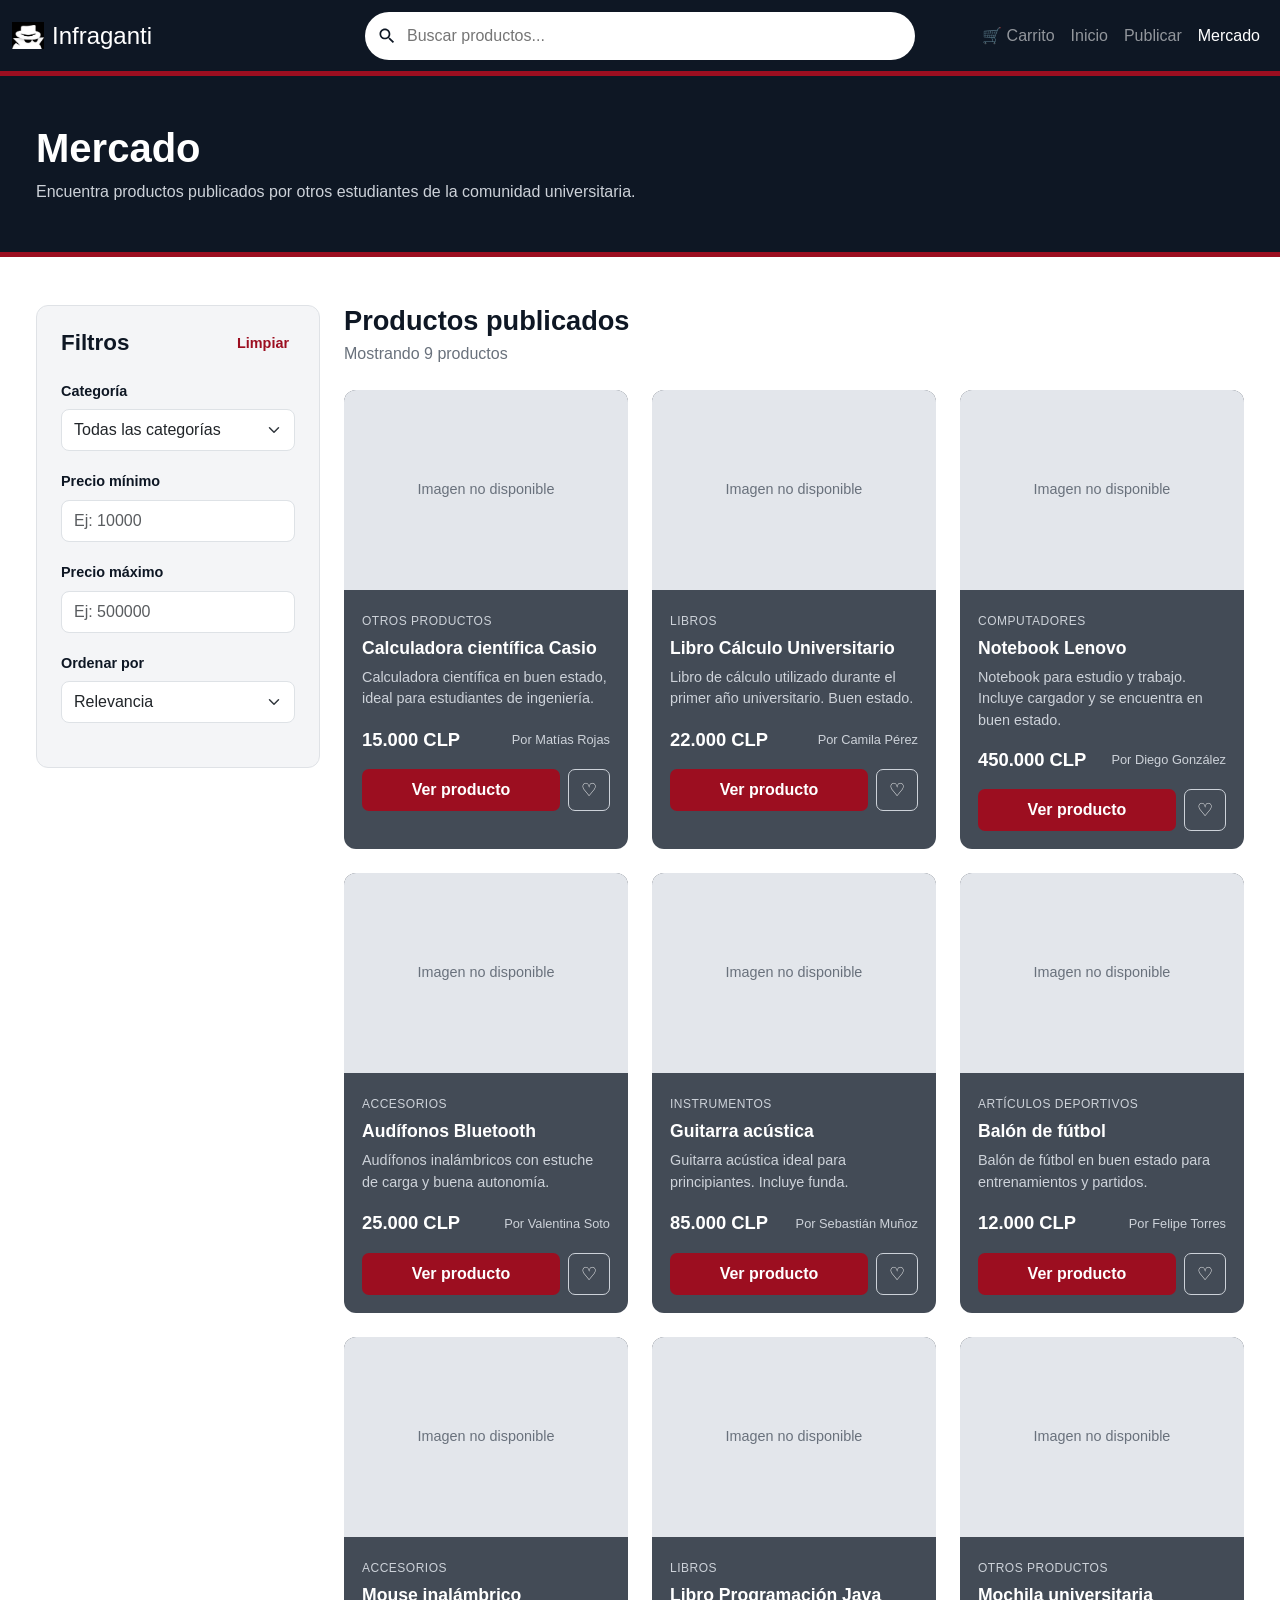
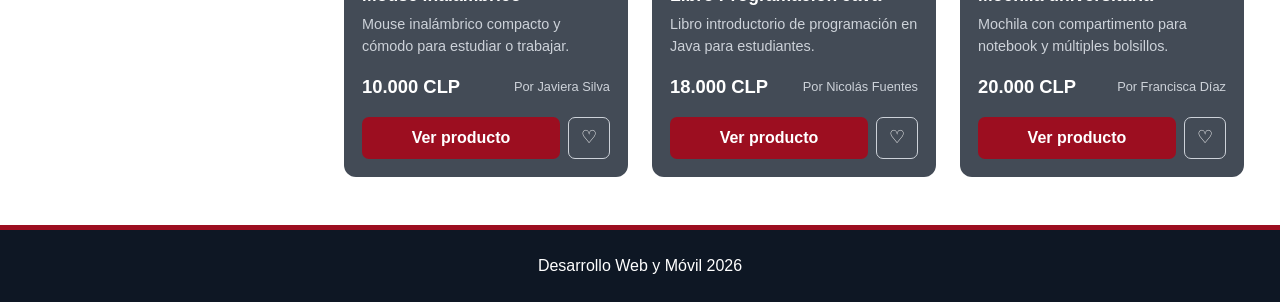
==== mercado.html @ 7e3b7712 "Se crea el apartado de mercado" ====
<!DOCTYPE html>
<html lang="es">

<head>
    <meta charset="UTF-8">
    <meta name="viewport" content="width=device-width, initial-scale=1.0">

    <title>Mercado | Infraganti</title>

    <link rel="icon" type="image/png" href="./assets/icons/icon.png">

    <link href="https://cdn.jsdelivr.net/npm/bootstrap@5.3.8/dist/css/bootstrap.min.css" rel="stylesheet">

    <link rel="stylesheet" href="css/styles.css">
    <link rel="stylesheet" href="css/mercado.css">
</head>

<body>

    <!-- Navegación principal -->
    <header>

        <nav class="navbar navbar-expand-lg navbar-dark header-custom">

            <div class="container-fluid">

                <a class="navbar-brand brand-section" href="index.html">

                    <img
                        src="./assets/icons/icon.png"
                        alt="Logo de Infraganti"
                        class="brand-logo">

                    <span class="brand-text">
                        Infraganti
                    </span>

                </a>


                <button
                    class="navbar-toggler"
                    type="button"
                    data-bs-toggle="collapse"
                    data-bs-target="#menuMercado"
                    aria-controls="menuMercado"
                    aria-expanded="false"
                    aria-label="Abrir menú">

                    <span class="navbar-toggler-icon"></span>

                </button>


                <div
                    class="collapse navbar-collapse"
                    id="menuMercado">


                    <!-- Buscador -->

                    <div class="mercado-buscador">

                        <div class="search-container">

                            <span class="search-icon">

                                <svg
                                    viewBox="0 0 24 24"
                                    width="20"
                                    height="20"
                                    fill="#0e1724">

                                    <path d="M15.5 14h-.79l-.28-.27C15.41 12.59 16 11.11 16 9.5
                                    16 5.91 13.09 3 9.5 3S3 5.91 3 9.5
                                    5.91 16 9.5 16c1.61 0 3.09-.59 4.23-1.57
                                    l.27.28v.79l5 4.99L20.49 19l-4.99-5zm-6
                                    0C7.01 14 5 11.99 5 9.5S7.01 5 9.5 5
                                    14 7.01 14 9.5 11.99 14 9.5 14z"/>

                                </svg>

                            </span>


                            <input
                                type="search"
                                id="buscadorProducto"
                                class="search-input"
                                placeholder="Buscar productos..."
                                aria-label="Buscar productos">

                        </div>

                    </div>


                    <!-- Menú -->

                    <ul class="navbar-nav ms-auto">

                        <li class="nav-item">

                            <button
                                type="button"
                                class="nav-link btn btn-link carrito-nav"
                                data-bs-toggle="modal"
                                data-bs-target="#modalCarrito">

                                🛒 Carrito

                            </button>

                        </li>


                        <li class="nav-item">

                            <a
                                class="nav-link"
                                href="index.html">

                                Inicio

                            </a>

                        </li>


                        <li class="nav-item">

                            <a
                                class="nav-link"
                                href="publicar.html">

                                Publicar

                            </a>

                        </li>


                        <li class="nav-item">

                            <a
                                class="nav-link active"
                                href="mercado.html">

                                Mercado

                            </a>

                        </li>

                    </ul>

                </div>

            </div>

        </nav>

    </header>


    <main>


        <!-- Encabezado del mercado -->

        <section class="mercado-encabezado">

            <div class="container-fluid">

                <h1>
                    Mercado
                </h1>

                <p>
                    Encuentra productos publicados por otros estudiantes
                    de la comunidad universitaria.
                </p>

            </div>

        </section>


        <!-- Catálogo y filtros -->

        <section class="mercado-contenido">

            <div class="container-fluid">

                <div class="row g-4">


                    <!-- Filtros -->

                    <aside class="col-12 col-lg-3">

                        <div class="panel-filtros">

                            <div class="filtros-header">

                                <h2>
                                    Filtros
                                </h2>

                                <button
                                    id="limpiarFiltros"
                                    class="btn-limpiar"
                                    type="button">

                                    Limpiar

                                </button>

                            </div>


                            <div class="filtro-grupo">

                                <label for="filtroCategoria">
                                    Categoría
                                </label>

                                <select
                                    id="filtroCategoria"
                                    class="form-select">

                                    <option value="todas">
                                        Todas las categorías
                                    </option>

                                    <option value="libros">
                                        Libros
                                    </option>

                                    <option value="computadores">
                                        Computadores
                                    </option>

                                    <option value="accesorios">
                                        Accesorios
                                    </option>

                                    <option value="instrumentos">
                                        Instrumentos
                                    </option>

                                    <option value="deportes">
                                        Artículos deportivos
                                    </option>

                                    <option value="otros">
                                        Otros productos
                                    </option>

                                </select>

                            </div>


                            <div class="filtro-grupo">

                                <label for="precioMinimo">
                                    Precio mínimo
                                </label>

                                <input
                                    type="number"
                                    id="precioMinimo"
                                    class="form-control"
                                    min="0"
                                    placeholder="Ej: 10000">

                            </div>


                            <div class="filtro-grupo">

                                <label for="precioMaximo">
                                    Precio máximo
                                </label>

                                <input
                                    type="number"
                                    id="precioMaximo"
                                    class="form-control"
                                    min="0"
                                    placeholder="Ej: 500000">

                            </div>


                            <div class="filtro-grupo">

                                <label for="ordenProductos">
                                    Ordenar por
                                </label>

                                <select
                                    id="ordenProductos"
                                    class="form-select">

                                    <option value="relevancia">
                                        Relevancia
                                    </option>

                                    <option value="menor">
                                        Precio: menor a mayor
                                    </option>

                                    <option value="mayor">
                                        Precio: mayor a menor
                                    </option>

                                    <option value="nombre">
                                        Nombre A-Z
                                    </option>

                                </select>

                            </div>

                        </div>

                    </aside>


                    <!-- Catálogo -->

                    <section
                        class="col-12 col-lg-9"
                        aria-labelledby="tituloProductos">


                        <div class="productos-header">

                            <div>

                                <h2 id="tituloProductos">
                                    Productos publicados
                                </h2>

                                <p id="contadorProductos">
                                    Mostrando productos
                                </p>

                            </div>

                        </div>


                        <!-- Mensaje cuando no existen productos -->

                        <div
                            id="mensajeSinProductos"
                            class="mensaje-sin-productos"
                            hidden>

                            <h3>
                                No encontramos productos
                            </h3>

                            <p>
                                Intenta cambiar la búsqueda o los filtros.
                            </p>

                        </div>


                        <!-- Productos generados por JavaScript -->

                        <div
                            id="catalogoProductos"
                            class="row g-4">

                        </div>

                    </section>

                </div>

            </div>

        </section>

    </main>


    <!-- =========================================
         MODAL DETALLE DEL PRODUCTO
         ========================================= -->

    <div
        class="modal fade"
        id="modalProducto"
        tabindex="-1"
        aria-labelledby="tituloModalProducto"
        aria-hidden="true">

        <div class="modal-dialog modal-lg modal-dialog-centered">

            <div class="modal-content modal-producto">

                <div class="modal-header">

                    <h2
                        class="modal-title"
                        id="tituloModalProducto">

                        Producto

                    </h2>


                    <button
                        type="button"
                        class="btn-close"
                        data-bs-dismiss="modal"
                        aria-label="Cerrar">

                    </button>

                </div>


                <div
                    class="modal-body"
                    id="detalleProducto">

                </div>

            </div>

        </div>

    </div>


    <!-- =========================================
         MODAL CARRITO
         ========================================= -->

    <div
        class="modal fade"
        id="modalCarrito"
        tabindex="-1"
        aria-labelledby="tituloCarrito"
        aria-hidden="true">

        <div class="modal-dialog modal-dialog-centered">

            <div class="modal-content modal-producto">

                <div class="modal-header">

                    <h2
                        class="modal-title"
                        id="tituloCarrito">

                        Carrito de compra

                    </h2>


                    <button
                        type="button"
                        class="btn-close"
                        data-bs-dismiss="modal"
                        aria-label="Cerrar">

                    </button>

                </div>


                <div class="modal-body">

                    <div id="contenidoCarrito">

                    </div>

                </div>

            </div>

        </div>

    </div>


    <!-- Footer -->

    <footer class="site-footer">

        <p>
            Desarrollo Web y Móvil 2026
        </p>

    </footer>


    <!-- Bootstrap -->

    <script src="https://cdn.jsdelivr.net/npm/bootstrap@5.3.8/dist/js/bootstrap.bundle.min.js"></script>

    <!-- JavaScript del mercado -->

    <script src="js/mercado.js"></script>

</body>

</html>
---- css/styles.css ----
:root {
    --bg-dark: #0e1724;
    --color-acento: #9c0e20;
    --text-white: #ffffff;
    --gris-tarjeta: #434b56;
    --gris-imagen: #e3e6eb;
}
 
body {
    font-family: Arial, sans-serif;
    margin: 0;
    padding: 0;
    background-color: var(--text-white);
}
 
.header-custom {
    background-color: var(--bg-dark);
    min-height: 76px;
    position: sticky;
    top: 0;
    z-index: 1000;
    border-bottom: 5px solid var(--color-acento);
}
 
.brand-section {
    display: flex;
    align-items: center;
}
 
.brand-logo {
    width: 32px;
    height: 32px;
    object-fit: contain;
    margin-right: 8px;
}
 
.brand-text {
    font-size: 1.5rem;
    color: var(--text-white);
}
 
#menuPrincipal {
    flex-grow: 1;
    align-items: center;
    justify-content: flex-end;
}
 
.navbar-nav {
    align-items: center;
}
 
.navbar-nav .nav-item {
    display: flex;
    align-items: center;
    line-height: 1;
}
 
.navbar-nav .nav-link {
    padding-top: 0;
    padding-bottom: 0;
}
 
.search-section {
    width: 100%;
    margin-top: 12px;
    margin-bottom: 12px;
}
 
.search-container {
    display: flex;
    align-items: center;
    background-color: var(--text-white);
    height: 48px;
    border-radius: 50px;
    padding-left: 12px;
}
 
.search-icon {
    display: flex;
    align-items: center;
    margin-right: 8px;
}
 
.search-input {
    flex-grow: 1;
    height: 100%;
    border: none;
    outline: none;
    background-color: transparent;
    color: var(--bg-dark);
    padding-right: 16px;
}

 
.hero-image {
    position: relative;
    width: 100%;
    overflow: hidden;
}
 
.hero-img {
    display: block;
    width: 100%;
    height: auto;
}
 
.hero-content {
    position: absolute;
    top: 50%;
    left: 50%;
    transform: translate(-50%, -50%);
    max-width: 420px;
    width: 85%;
    background-color: rgba(14, 23, 36, 0.9);
    border-top: 4px solid var(--color-acento);
    border-radius: 12px;
    padding: 32px 28px;
    text-align: center;
    color: var(--text-white);
    box-shadow: 0 16px 40px rgba(0, 0, 0, 0.45);
}

 
.site-footer {
    background-color: var(--bg-dark);
    border-top: 5px solid var(--color-acento);
    padding: 24px;
    text-align: center;
    color: var(--text-white);
}
 
.site-footer p {
    margin: 0;
}
 
@media (min-width: 992px) {
    .search-section {
        position: absolute;
        left: 50%;
        top: 50%;
        transform: translate(-50%, -50%);
        width: 722px;
        margin: 0;
    }
}
 
@media (max-width: 576px) {
    .hero-content {
        max-width: 300px;
        width: 88%;
        padding: 22px 18px;
    }
}

.destacados {
    padding: 48px 24px;
}

.destacados-titulo {
    font-size: 2.5rem;
    font-weight: bold;
    color: var(--bg-dark);
    margin: 0 0 32px 0;
}

.tarjeta {
    flex: 0 0 auto;
    width: 350px;
    border-radius: 12px;
    overflow: hidden;
}

.tarjeta-imagen {
    height: 195px;
    background-color: var(--gris-imagen);
}

.tarjeta-cuerpo {
    background-color: var(--gris-tarjeta);
    color: var(--text-white);
    padding: 16px 18px;
}

.tarjeta-nombre {
    font-size: 1rem;
    margin: 0 0 8px 0;
}

.tarjeta-texto {
    font-size: 0.9rem;
    color: #cdd2d9;
    margin: 0 0 14px 0;
}

.tarjeta-pie {
    display: flex;
    justify-content: space-between;
    align-items: center;
}

.tarjeta-precio {
    font-size: 1.15rem;
    font-weight: bold;
}

.tarjeta-usuario {
    font-size: 0.85rem;
    color: #cdd2d9;
}

.fila-categoria {
    margin-bottom: 40px;
}

.fila-titulo {
    display: flex;
    justify-content: space-between;
    align-items: center;
    margin-bottom: 12px;
}

.fila-titulo h3 {
    font-size: 1.15rem;
    color: var(--bg-dark);
    margin: 0;
}

.enlace-mercado {
    color: var(--color-acento);
    text-decoration: none;
    font-size: 0.95rem;
}
 
.enlace-mercado:hover {
    text-decoration: underline;
}
 
.carrusel {
    display: flex;
    gap: 16px;
    overflow-x: auto;
    padding-bottom: 12px;
    scroll-snap-type: x mandatory;
}
 
.carrusel::-webkit-scrollbar {
    height: 10px;
}
 
.carrusel::-webkit-scrollbar-track {
    background-color: var(--gris-imagen);
    border-radius: 5px;
}
 
.carrusel::-webkit-scrollbar-thumb {
    background-color: var(--gris-tarjeta);
    border-radius: 5px;
}
 
.tarjeta {
    flex: 0 0 auto;
    width: 350px;
    border-radius: 12px;
    overflow: hidden;
    scroll-snap-align: start;
}
 
.tarjeta-imagen {
    height: 195px;
    background-color: var(--gris-imagen);
}
 
.tarjeta-cuerpo {
    background-color: var(--gris-tarjeta);
    color: var(--text-white);
    padding: 16px 18px;
}
 
.tarjeta-nombre {
    font-size: 1rem;
    margin: 0 0 8px 0;
}
 
.tarjeta-texto {
    font-size: 0.9rem;
    color: #cdd2d9;
    margin: 0 0 14px 0;
}
 
.tarjeta-pie {
    display: flex;
    justify-content: space-between;
    align-items: center;
}
 
.tarjeta-precio {
    font-size: 1.15rem;
    font-weight: bold;
}
 
.tarjeta-usuario {
    font-size: 0.85rem;
    color: #cdd2d9;
}
 
.tarjeta:hover {
    transform: translateY(-4px);
    transition: 0.2s;
}
 
@media (max-width: 576px) {
    .destacados {
        padding: 32px 16px;
    }
 
    .destacados-titulo {
        font-size: 1.8rem;
    }
 
    .tarjeta {
        width: 78%;
        max-width: 300px;
    }
 
    .tarjeta-imagen {
        height: 150px;
    }
}
---- css/mercado.css ----
/* =========================================
   MERCADO - ESTILOS PROPIOS
   ========================================= */


/* Encabezado */

.mercado-encabezado {

    background-color: var(--bg-dark);

    color: var(--text-white);

    padding: 48px 24px;

    border-bottom: 5px solid var(--color-acento);

}


.mercado-encabezado h1 {

    margin: 0 0 8px 0;

    font-size: 2.5rem;

    font-weight: bold;

}


.mercado-encabezado p {

    margin: 0;

    color: #cdd2d9;

    font-size: 1rem;

}


/* Buscador */

.mercado-buscador {

    width: 100%;

    margin: 12px 0;

}


/* Contenido */

.mercado-contenido {

    padding: 48px 24px;

    background-color: var(--text-white);

}


/* Filtros */

.panel-filtros {

    background-color: #f4f5f7;

    border-radius: 12px;

    padding: 24px;

    position: sticky;

    top: 100px;

    border: 1px solid #dfe2e6;

}


.filtros-header {

    display: flex;

    justify-content: space-between;

    align-items: center;

    margin-bottom: 24px;

}


.filtros-header h2 {

    margin: 0;

    color: var(--bg-dark);

    font-size: 1.4rem;

    font-weight: bold;

}


.btn-limpiar {

    border: none;

    background: transparent;

    color: var(--color-acento);

    font-size: 0.9rem;

    font-weight: bold;

}


.btn-limpiar:hover {

    text-decoration: underline;

}


.filtro-grupo {

    margin-bottom: 20px;

}


.filtro-grupo label {

    display: block;

    margin-bottom: 7px;

    color: var(--bg-dark);

    font-weight: bold;

    font-size: 0.9rem;

}


.filtro-grupo .form-control,
.filtro-grupo .form-select {

    border-radius: 8px;

    min-height: 42px;

}


.filtro-grupo .form-control:focus,
.filtro-grupo .form-select:focus {

    border-color: var(--color-acento);

    box-shadow: 0 0 0 0.2rem rgba(156, 14, 32, 0.15);

}


/* Encabezado productos */

.productos-header {

    display: flex;

    justify-content: space-between;

    align-items: center;

    margin-bottom: 24px;

}


.productos-header h2 {

    margin: 0 0 4px 0;

    color: var(--bg-dark);

    font-size: 1.7rem;

    font-weight: bold;

}


.productos-header p {

    margin: 0;

    color: #69717c;

}


/* =========================================
   TARJETAS
   ========================================= */

.producto-card {

    height: 100%;

    background-color: var(--gris-tarjeta);

    border-radius: 12px;

    overflow: hidden;

    color: var(--text-white);

    transition: transform 0.2s, box-shadow 0.2s;

    border: none;

}


.producto-card:hover {

    transform: translateY(-4px);

    box-shadow: 0 12px 25px rgba(0, 0, 0, 0.18);

}


/* Imagen */

.producto-imagen {

    height: 200px;

    background-color: var(--gris-imagen);

    display: flex;

    justify-content: center;

    align-items: center;

    overflow: hidden;

}


.producto-imagen img {

    width: 100%;

    height: 100%;

    object-fit: cover;

}


.imagen-no-disponible {

    color: #69717c;

    font-size: 0.9rem;

}


/* Contenido */

.producto-contenido {

    padding: 18px;

}


.producto-categoria {

    display: inline-block;

    margin-bottom: 8px;

    color: #cdd2d9;

    font-size: 0.75rem;

    text-transform: uppercase;

    letter-spacing: 0.5px;

}


.producto-nombre {

    margin: 0 0 8px 0;

    font-size: 1.1rem;

    font-weight: bold;

}


.producto-descripcion {

    min-height: 45px;

    margin: 0 0 14px 0;

    color: #cdd2d9;

    font-size: 0.9rem;

}


.producto-pie {

    display: flex;

    justify-content: space-between;

    align-items: center;

    gap: 10px;

}


.producto-precio {

    font-size: 1.15rem;

    font-weight: bold;

}


.producto-usuario {

    color: #cdd2d9;

    font-size: 0.8rem;

}


/* =========================================
   BOTONES
   ========================================= */

.producto-acciones {

    display: flex;

    gap: 8px;

    margin-top: 16px;

}


.btn-ver-producto {

    flex: 1;

    border: none;

    border-radius: 7px;

    padding: 9px;

    background-color: var(--color-acento);

    color: var(--text-white);

    font-weight: bold;

}


.btn-ver-producto:hover {

    background-color: #7f0b1a;

}


.btn-favorito {

    width: 42px;

    border: 1px solid #cdd2d9;

    border-radius: 7px;

    background-color: transparent;

    color: var(--text-white);

    font-size: 1.1rem;

}


.btn-favorito:hover,
.btn-favorito.activo {

    background-color: var(--color-acento);

    border-color: var(--color-acento);

}


/* =========================================
   MENSAJE SIN PRODUCTOS
   ========================================= */

.mensaje-sin-productos {

    padding: 50px 20px;

    text-align: center;

    background-color: #f4f5f7;

    border-radius: 12px;

}


.mensaje-sin-productos h3 {

    color: var(--bg-dark);

    font-size: 1.3rem;

}


.mensaje-sin-productos p {

    color: #69717c;

    margin: 0;

}


/* =========================================
   MODAL
   ========================================= */

.modal-producto {

    border-radius: 12px;

    overflow: hidden;

}


.modal-producto .modal-header {

    background-color: var(--bg-dark);

    color: var(--text-white);

    border-bottom: 5px solid var(--color-acento);

}


.modal-producto .btn-close {

    filter: invert(1);

}


/* Imagen del detalle */

.detalle-imagen {

    height: 300px;

    background-color: var(--gris-imagen);

    border-radius: 10px;

    display: flex;

    align-items: center;

    justify-content: center;

    overflow: hidden;

}


.detalle-imagen img {

    width: 100%;

    height: 100%;

    object-fit: cover;

}


/* Información */

.detalle-categoria {

    color: var(--color-acento);

    font-size: 0.85rem;

    font-weight: bold;

    text-transform: uppercase;

}


.detalle-nombre {

    color: var(--bg-dark);

    font-size: 1.8rem;

    font-weight: bold;

    margin: 8px 0;

}


.detalle-precio {

    color: var(--color-acento);

    font-size: 1.5rem;

    font-weight: bold;

    margin-bottom: 16px;

}


.detalle-descripcion {

    color: #4f5660;

    line-height: 1.6;

}


/* Vendedor */

.detalle-vendedor {

    margin-top: 20px;

    padding: 16px;

    background-color: #f4f5f7;

    border-radius: 8px;

}


.detalle-vendedor h3 {

    font-size: 1rem;

    color: var(--bg-dark);

    margin-bottom: 8px;

}


.detalle-vendedor p {

    margin: 3px 0;

    color: #4f5660;

}


/* =========================================
   CARRITO
   ========================================= */

.carrito-producto {

    display: flex;

    justify-content: space-between;

    align-items: center;

    gap: 15px;

    padding: 14px 0;

    border-bottom: 1px solid #dee2e6;

}


.carrito-producto:last-child {

    border-bottom: none;

}


.carrito-nombre {

    color: var(--bg-dark);

    font-weight: bold;

}


.carrito-precio {

    color: var(--color-acento);

    font-weight: bold;

}


.carrito-total {

    margin-top: 20px;

    padding-top: 15px;

    border-top: 2px solid var(--bg-dark);

    display: flex;

    justify-content: space-between;

    font-size: 1.2rem;

    font-weight: bold;

}


/* Botón carrito */

.carrito-nav {

    text-decoration: none !important;

}


/* =========================================
   NAVBAR EN COMPUTADOR
   ========================================= */

@media (min-width: 992px) {

    .mercado-buscador {

        position: absolute;

        left: 50%;

        top: 50%;

        transform: translate(-50%, -50%);

        width: 550px;

        margin: 0;

    }

}


/* =========================================
   RESPONSIVE
   ========================================= */

@media (max-width: 991px) {

    .panel-filtros {

        position: static;

    }


    .mercado-encabezado {

        padding: 36px 20px;

    }


    .mercado-encabezado h1 {

        font-size: 2rem;

    }

}


@media (max-width: 576px) {

    .mercado-contenido {

        padding: 32px 16px;

    }


    .mercado-encabezado {

        padding: 32px 16px;

    }


    .mercado-encabezado h1 {

        font-size: 1.8rem;

    }


    .productos-header h2 {

        font-size: 1.4rem;

    }


    .producto-imagen {

        height: 180px;

    }


    .detalle-imagen {

        height: 220px;

    }

}
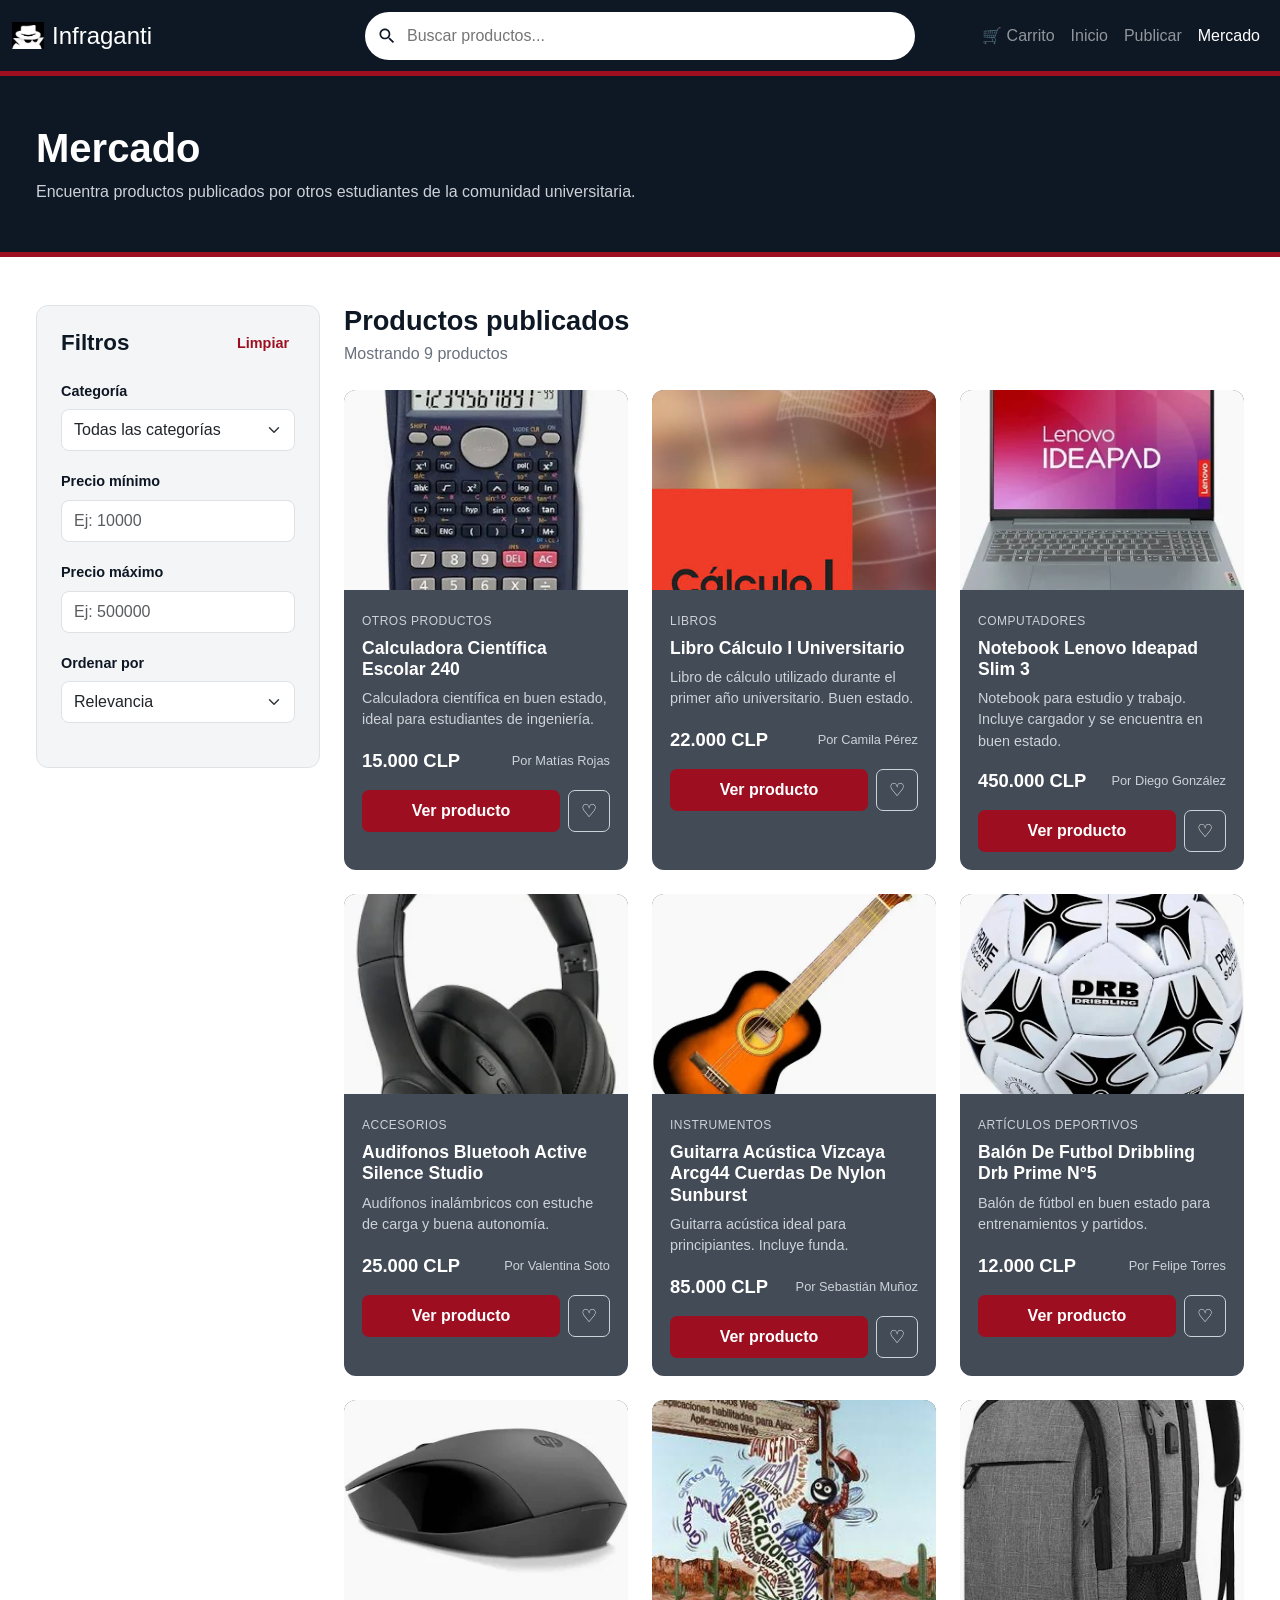
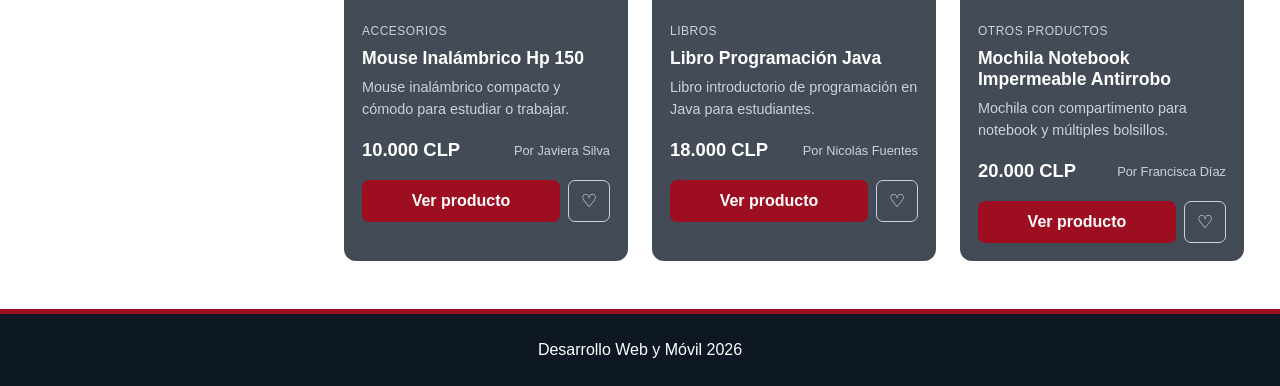
==== commit f89b40a5: "Extrae el arreglo de productos" ====
--- a/mercado.html
+++ b/mercado.html
@@ -509,6 +509,8 @@
 
     <!-- JavaScript del mercado -->
 
+    <script src="js/productos.js"></script>
+
     <script src="js/mercado.js"></script>
 
 </body>
--- a/css/styles.css
+++ b/css/styles.css
@@ -163,51 +163,6 @@
     margin: 0 0 32px 0;
 }
 
-.tarjeta {
-    flex: 0 0 auto;
-    width: 350px;
-    border-radius: 12px;
-    overflow: hidden;
-}
-
-.tarjeta-imagen {
-    height: 195px;
-    background-color: var(--gris-imagen);
-}
-
-.tarjeta-cuerpo {
-    background-color: var(--gris-tarjeta);
-    color: var(--text-white);
-    padding: 16px 18px;
-}
-
-.tarjeta-nombre {
-    font-size: 1rem;
-    margin: 0 0 8px 0;
-}
-
-.tarjeta-texto {
-    font-size: 0.9rem;
-    color: #cdd2d9;
-    margin: 0 0 14px 0;
-}
-
-.tarjeta-pie {
-    display: flex;
-    justify-content: space-between;
-    align-items: center;
-}
-
-.tarjeta-precio {
-    font-size: 1.15rem;
-    font-weight: bold;
-}
-
-.tarjeta-usuario {
-    font-size: 0.85rem;
-    color: #cdd2d9;
-}
-
 .fila-categoria {
     margin-bottom: 40px;
 }
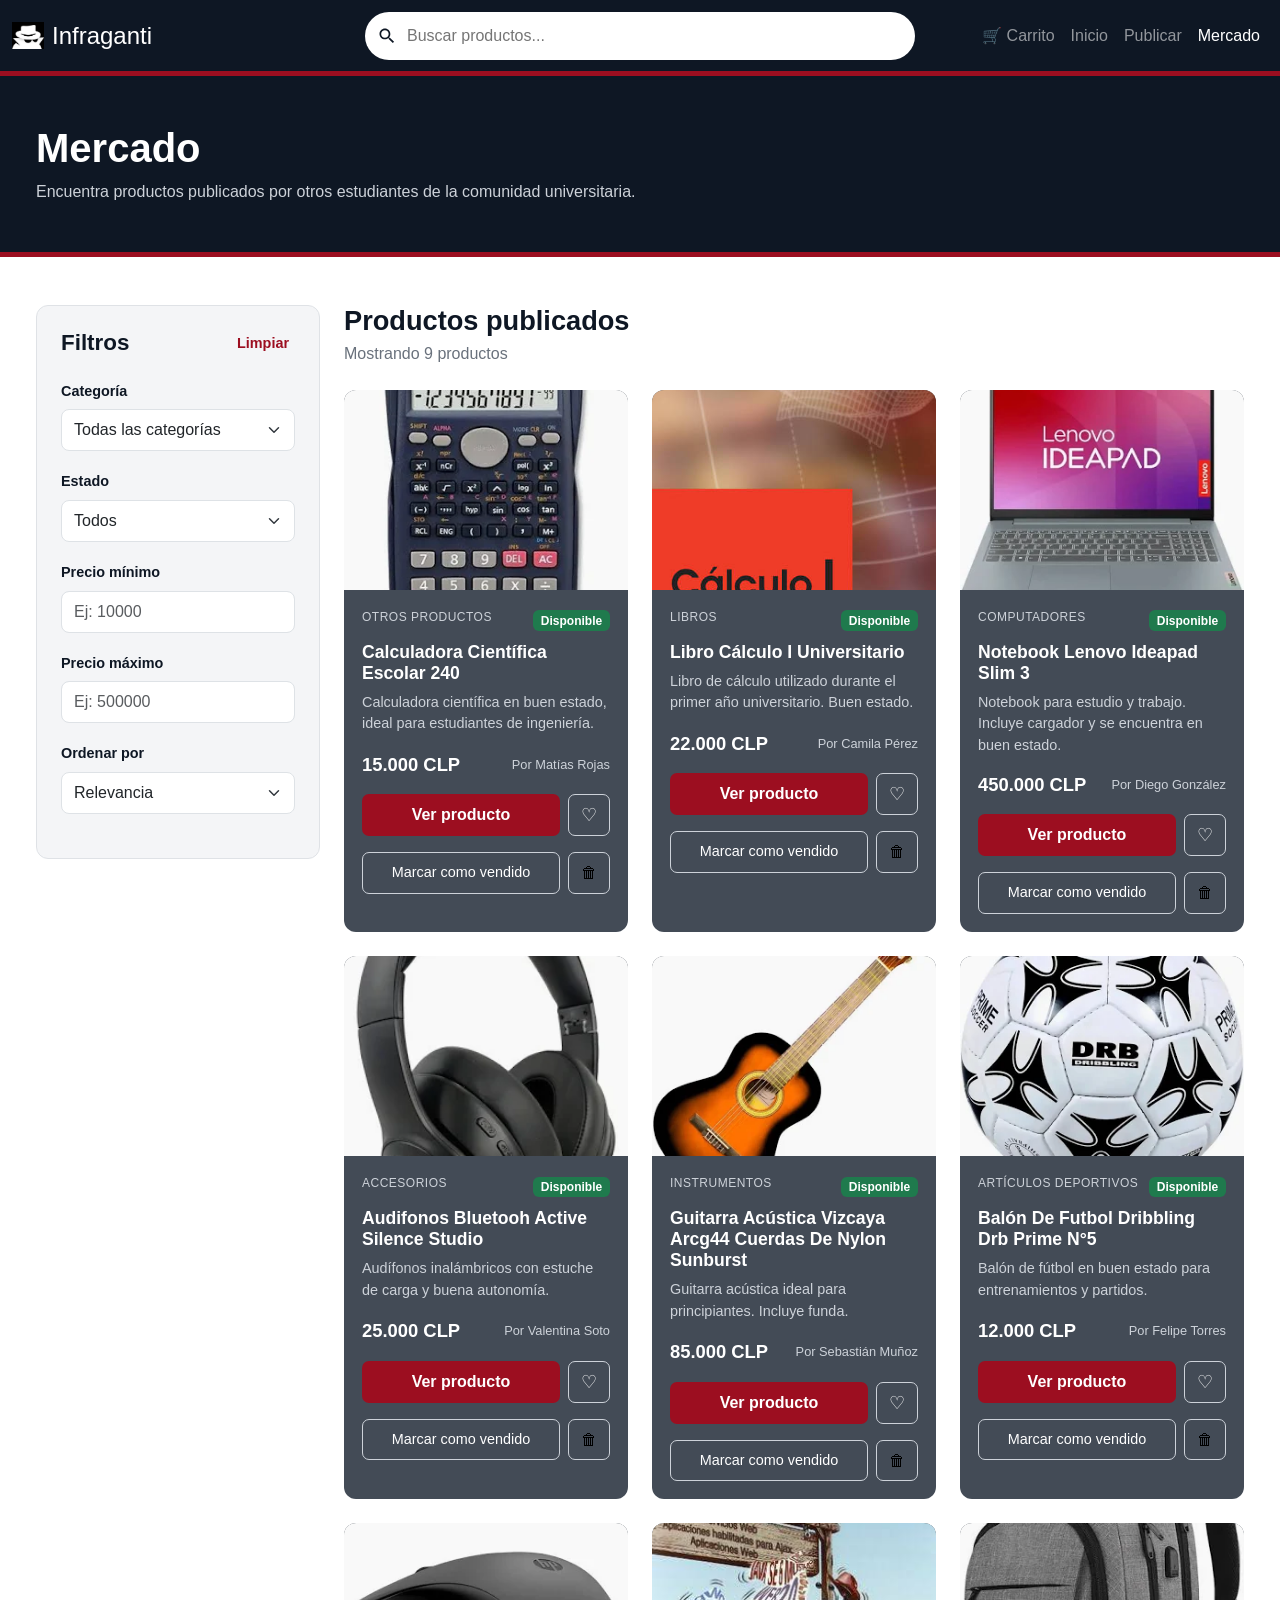
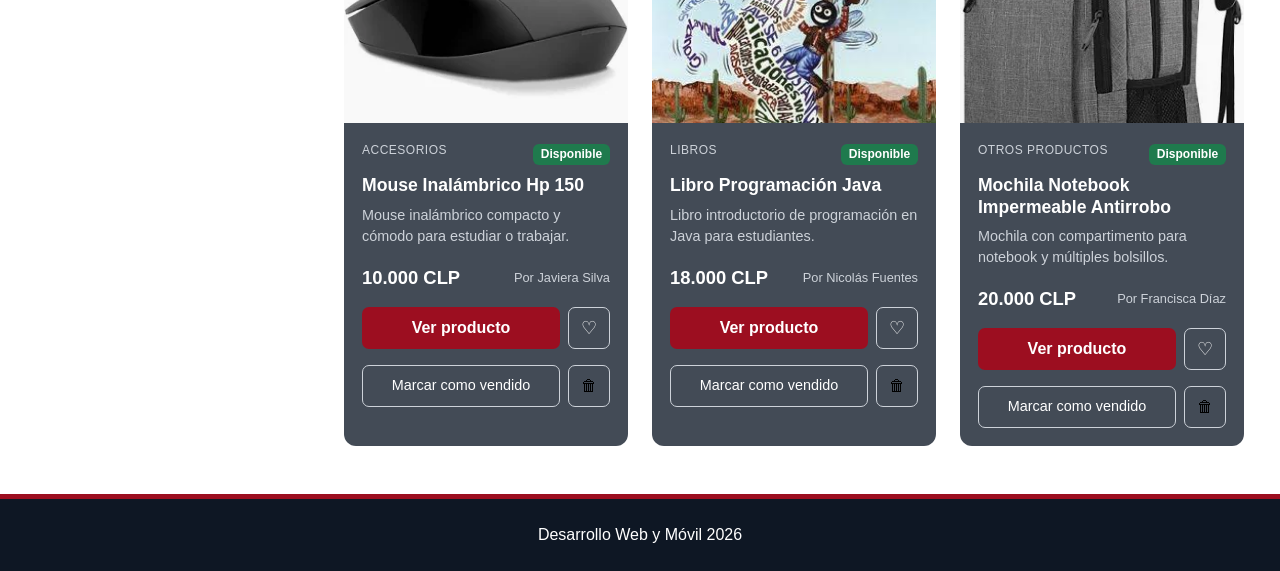
==== commit 0153c98a: "Agrega funciones de estado y actualizacion" ====
--- a/mercado.html
+++ b/mercado.html
@@ -264,6 +264,33 @@
 
                             <div class="filtro-grupo">
 
+                                <label for="filtroEstado">
+                                    Estado
+                                </label>
+
+                                <select
+                                    id="filtroEstado"
+                                    class="form-select">
+
+                                    <option value="todos">
+                                        Todos
+                                    </option>
+
+                                    <option value="disponible">
+                                        Disponibles
+                                    </option>
+
+                                    <option value="vendido">
+                                        Vendidos
+                                    </option>
+
+                                </select>
+
+                            </div>
+
+
+                            <div class="filtro-grupo">
+
                                 <label for="precioMinimo">
                                     Precio mínimo
                                 </label>
@@ -515,5 +542,4 @@
 
 </body>
 
-</html>
-
+</html>
--- a/css/styles.css
+++ b/css/styles.css
@@ -37,27 +37,6 @@
 .brand-text {
     font-size: 1.5rem;
     color: var(--text-white);
-}
- 
-#menuPrincipal {
-    flex-grow: 1;
-    align-items: center;
-    justify-content: flex-end;
-}
- 
-.navbar-nav {
-    align-items: center;
-}
- 
-.navbar-nav .nav-item {
-    display: flex;
-    align-items: center;
-    line-height: 1;
-}
- 
-.navbar-nav .nav-link {
-    padding-top: 0;
-    padding-bottom: 0;
 }
  
 .search-section {
@@ -134,6 +113,27 @@
 }
  
 @media (min-width: 992px) {
+    #menuPrincipal {
+        flex-grow: 1;
+        align-items: center;
+        justify-content: flex-end;
+    }
+
+    .navbar-nav {
+        align-items: center;
+    }
+
+    .navbar-nav .nav-item {
+        display: flex;
+        align-items: center;
+        line-height: 1;
+    }
+
+    .navbar-nav .nav-link {
+        padding-top: 0;
+        padding-bottom: 0;
+    }
+
     .search-section {
         position: absolute;
         left: 50%;
@@ -218,17 +218,40 @@
     border-radius: 12px;
     overflow: hidden;
     scroll-snap-align: start;
+    display: flex;
+    flex-direction: column;
 }
  
 .tarjeta-imagen {
     height: 195px;
     background-color: var(--gris-imagen);
+    overflow: hidden;
+}
+ 
+.tarjeta-imagen {
+    display: flex;
+    align-items: center;
+    justify-content: center;
+}
+ 
+.tarjeta-sin-imagen {
+    color: #69717c;
+    font-size: 0.9rem;
+}
+ 
+.tarjeta-imagen img {
+    width: 100%;
+    height: 100%;
+    object-fit: cover;
 }
  
 .tarjeta-cuerpo {
     background-color: var(--gris-tarjeta);
     color: var(--text-white);
     padding: 16px 18px;
+    flex-grow: 1;
+    display: flex;
+    flex-direction: column;
 }
  
 .tarjeta-nombre {
@@ -246,6 +269,8 @@
     display: flex;
     justify-content: space-between;
     align-items: center;
+    gap: 10px;
+    margin-top: auto;
 }
  
 .tarjeta-precio {
--- a/css/mercado.css
+++ b/css/mercado.css
@@ -783,3 +783,121 @@
     }
 
 }
+
+
+/* =========================================
+   ESTADO DEL PRODUCTO
+   ========================================= */
+
+.producto-encabezado {
+
+    display: flex;
+
+    justify-content: space-between;
+
+    align-items: center;
+
+    gap: 10px;
+
+    margin-bottom: 8px;
+
+}
+
+
+.estado-disponible {
+
+    background-color: #1f7a4d;
+
+    color: var(--text-white);
+
+}
+
+
+.estado-vendido {
+
+    background-color: #6b7280;
+
+    color: var(--text-white);
+
+}
+
+
+.producto-vendido .producto-imagen {
+
+    opacity: 0.55;
+
+}
+
+
+.producto-vendido .producto-nombre {
+
+    text-decoration: line-through;
+
+}
+
+
+.btn-estado {
+
+    flex: 1;
+
+    border: 1px solid #cdd2d9;
+
+    border-radius: 7px;
+
+    padding: 9px;
+
+    background-color: transparent;
+
+    color: var(--text-white);
+
+    font-size: 0.9rem;
+
+}
+
+
+.btn-estado:hover {
+
+    background-color: rgba(255, 255, 255, 0.12);
+
+}
+
+
+.btn-eliminar {
+
+    width: 42px;
+
+    border: 1px solid #cdd2d9;
+
+    border-radius: 7px;
+
+    background-color: transparent;
+
+    font-size: 1rem;
+
+}
+
+
+.btn-eliminar:hover {
+
+    background-color: var(--color-acento);
+
+    border-color: var(--color-acento);
+
+}
+
+
+.detalle-vendido {
+
+    padding: 12px;
+
+    border-radius: 8px;
+
+    background-color: #f4f5f7;
+
+    color: #69717c;
+
+    text-align: center;
+
+    font-weight: bold;
+
+}
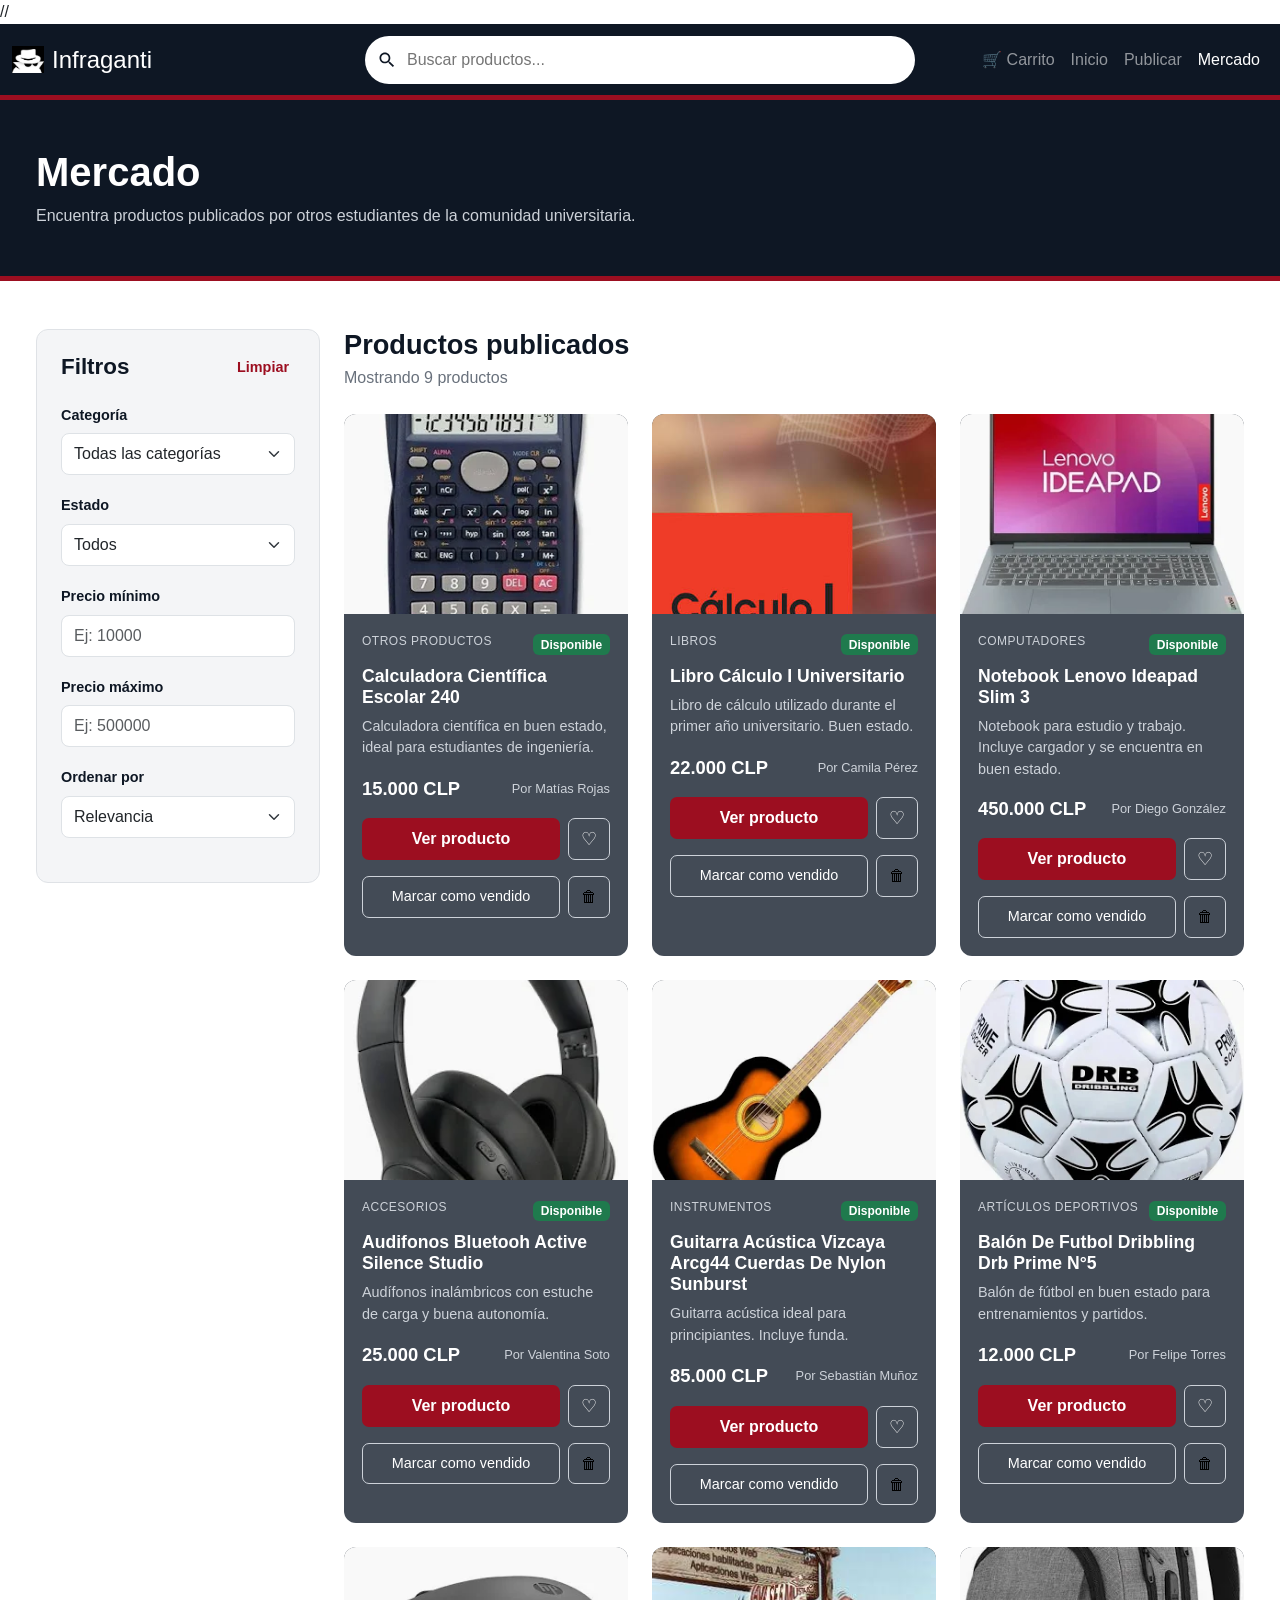
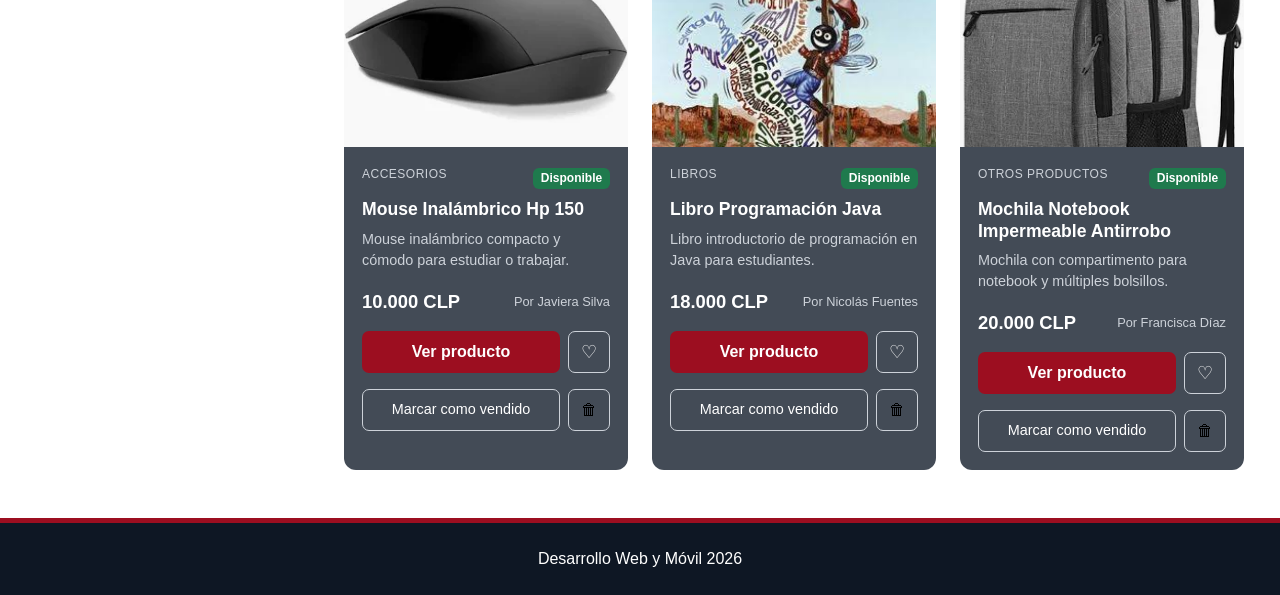
==== commit 13e05e36: "Fix formatting in mercado.html" ====
--- a/mercado.html
+++ b/mercado.html
@@ -8,7 +8,7 @@
     <title>Mercado | Infraganti</title>
 
     <link rel="icon" type="image/png" href="./assets/icons/icon.png">
-
+//
     <link href="https://cdn.jsdelivr.net/npm/bootstrap@5.3.8/dist/css/bootstrap.min.css" rel="stylesheet">
 
     <link rel="stylesheet" href="css/styles.css">
@@ -542,4 +542,4 @@
 
 </body>
 
-</html>+</html>
